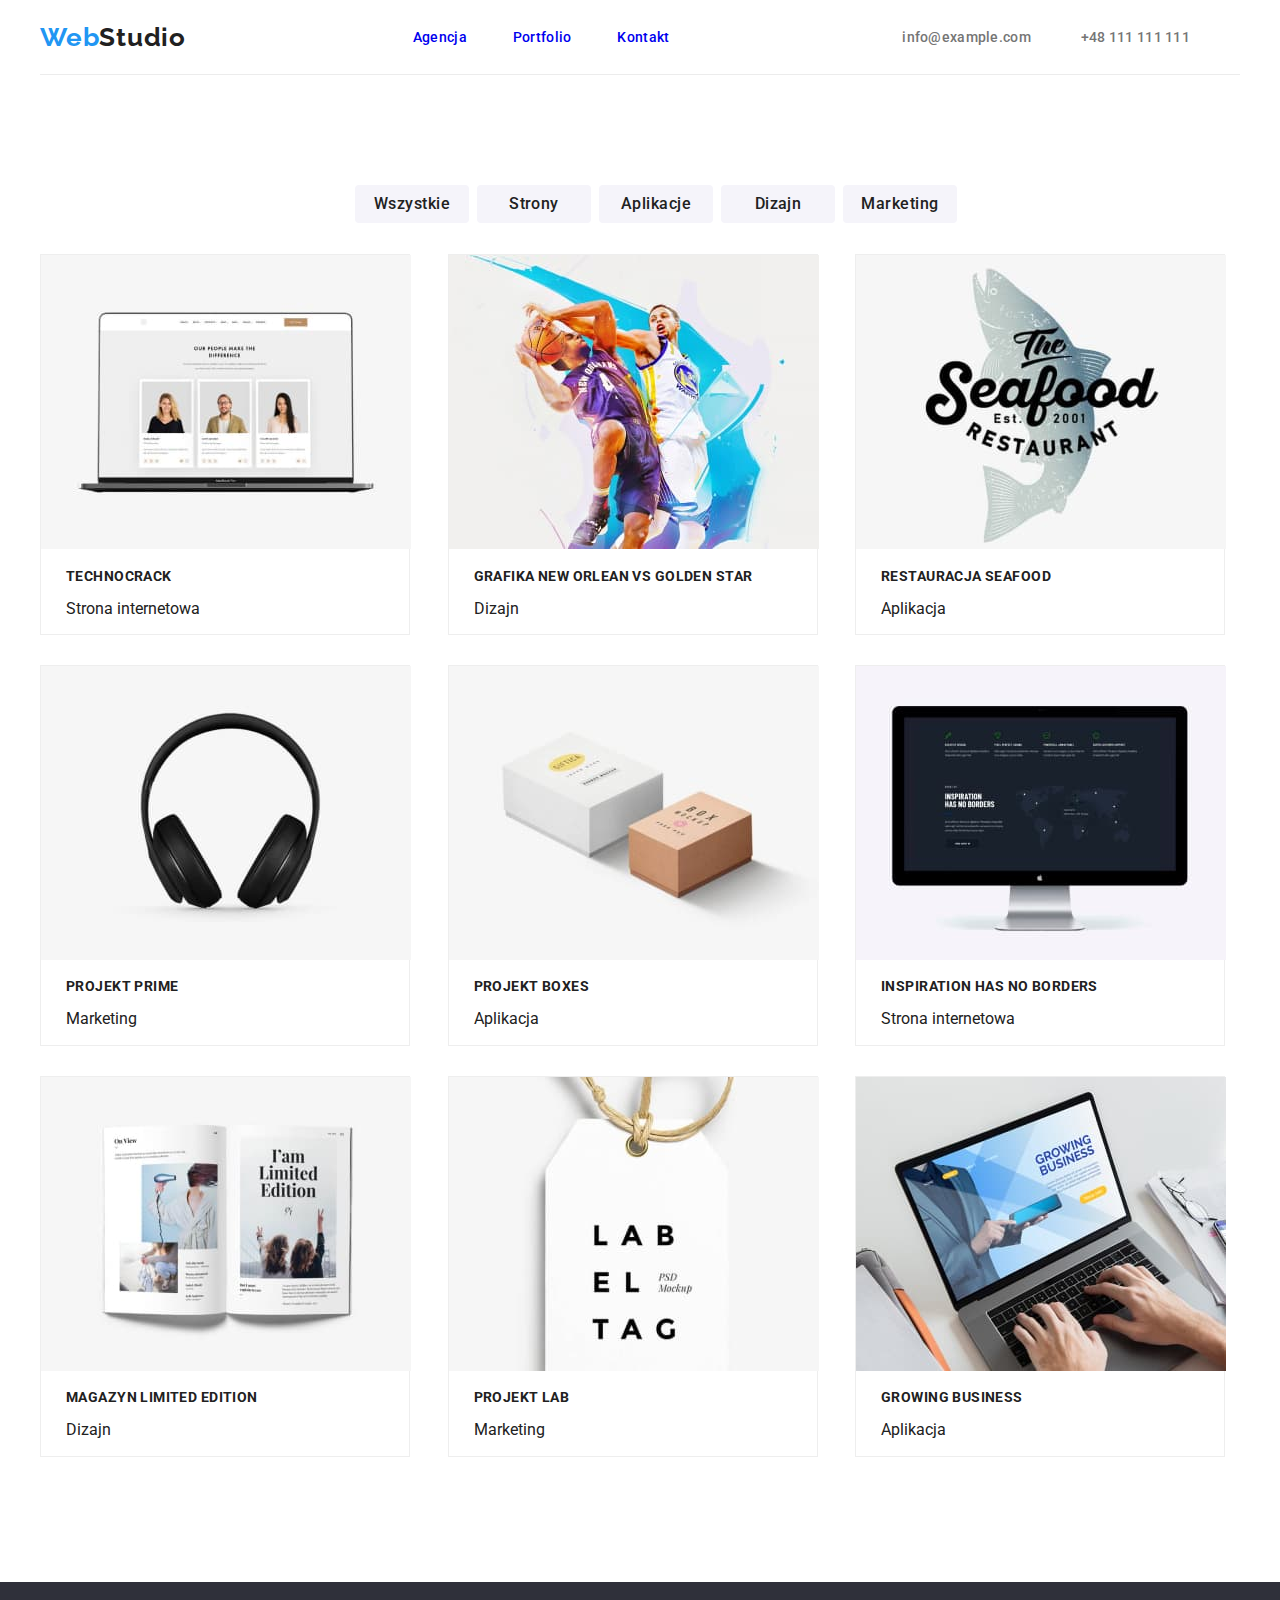
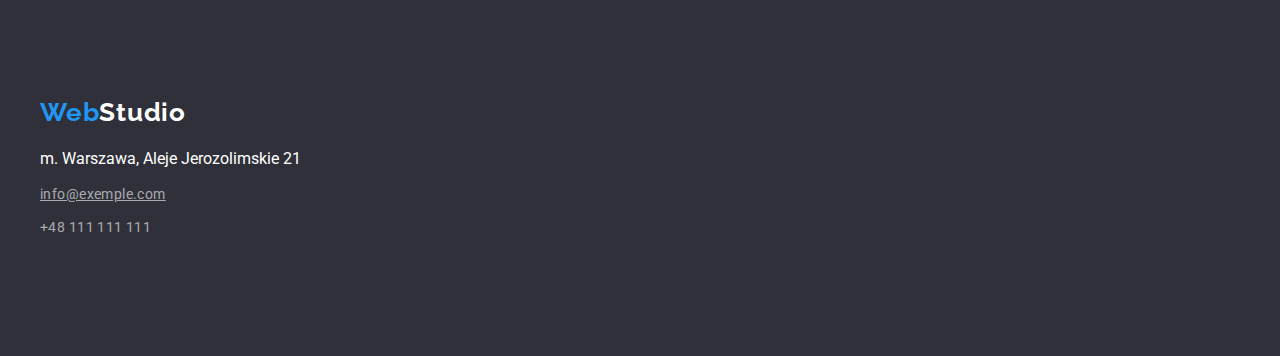
==== portfolio.html @ 0aff63f5 "Create homework 4 repository" ====
<!DOCTYPE html>
<html lang="pl">

<head>
    <title>WebStudio</title>
    <meta charset="UTF-8">
    <meta http-equiv="X-UA-Compatible" content="IE=edge">
    <meta name="viewport" content="width=device-width, initial-scale=1.0">
    <meta name="description" content="WebStudio">
    <meta name="keywords" content="HTML">
    <meta name="author" content="Mikołaj Ludwiczak">
    <link rel="stylesheet" href="css/modern-normalize.css">
    <link rel="stylesheet" href="css/style.css">
    <link rel="preconnect" href="https://fonts.googleapis.com" />
    <link rel="preconnect" href="https://fonts.gstatic.com" crossorigin />
    <link
        href="https://fonts.googleapis.com/css2?family=Raleway:wght@700&family=Roboto:wght@400;500;700;900&display=swap"
        rel="stylesheet" />
</head>

<body>

    <!-- Header conntent -->
    <header class="head container">

        <!-- Logo link -->
        <h2 class="logo">
            <a class="logo" href="index.html">
                <span class="logo-blue">Web</span><span class="logo-black">Studio</span>
            </a>
        </h2>

        <nav>
            <!-- Navigation menu -->
            <menu class="menu-nav">
                <li class="item-nav">
                    <a class="link" href="index.html">Agencja</a>
                </li>
                <li class="item-nav">
                    <a class="link" href="portfolio.html">Portfolio</a>
                </li>
                <li class="item-nav">
                    <a class="link" href="#contact">Kontakt</a>
                </li>
            </menu>
        </nav>
        <div class="contact-head">
            <!-- Adress data -->
            <a class="link" href="mailto:info@exemple.com">info@example.com</a>
            <a class="link" href="tel:+48111111111">+48 111 111 111</a>
        </div>
    </header>

    <!-- Main Content -->
    <main class="section container">

        <!--Portfolio buttons-->
        <ul class="filter">
            <li><button type="button" class="filter-button">Wszystkie</button></li>
            <li><button type="button" class="filter-button">Strony</button></li>
            <li><button type="button" class="filter-button">Aplikacje</button></li>
            <li><button type="button" class="filter-button">Dizajn</button></li>
            <li><button type="button" class="filter-button">Marketing</button></li>
        </ul>

        <!--Portfolio boxes-->
        <ul class="portfolio">
            <li class="item-portfolio">
                <figure class="item-img">
                    <img src="./images/laptop1.jpg" alt="Laptop wit 3 persons" width="370" height="294">
                    <figcaption class="item-des">
                        <h3 class="name-project">Technocrack</h3>
                        <p class="description-project">Strona internetowa</p>
                    </figcaption>
                </figure>
            </li>
            <li class="item-portfolio">
                <figure class="item-img">
                    <img src="./images/basketball.jpg" alt="Basketball match" width="370" height="294">
                    <figcaption class="item-des">
                        <h3 class="name-project">Grafika New Orlean vs Golden Star</h3>
                        <p class="description-project">Dizajn</p>
                    </figcaption>
                </figure>
            </li>
            <li class="item-portfolio">
                <figure class="item-img">
                    <img src="./images/fish.jpg" alt="Seafood restaurant logo" width="370" height="294">
                    <figcaption class="item-des">
                        <h3 class="name-project">Restauracja Seafood</h3>
                        <p class="description-project">Aplikacja</p>
                    </figcaption>
                </figure>
            </li>
            <li class="item-portfolio">
                <figure class="item-img">
                    <img src="./images/headphones.jpg" alt="Headphones picture" width="370" height="294">
                    <figcaption class="item-des">
                        <h3 class="name-project">Projekt Prime</h3>
                        <p class="description-project">Marketing</p>
                    </figcaption>
                </figure>
            </li>
            <li class="item-portfolio">
                <figure class="item-img">
                    <img src="./images/boxes.jpg" alt="Boxes picture" width="370" height="294">
                    <figcaption class="item-des">
                        <h3 class="name-project">Projekt Boxes</h3>
                        <p class="description-project">Aplikacja</p>
                    </figcaption>
                </figure>
            </li>
            <li class="item-portfolio">
                <figure class="item-img">
                    <img src="./images/monitor.jpg" alt="Monitor picture" width="370" height="294">
                    <figcaption class="item-des">
                        <h3 class="name-project">Inspiration has no borders</h3>
                        <p class="description-project">Strona internetowa</p>
                    </figcaption>
                </figure>
            </li>
            <li class="item-portfolio">
                <figure class="item-img">
                    <img src="./images/magazine.jpg" alt="Magazine picture" width="370" height="294">
                    <figcaption class="item-des">
                        <h3 class="name-project">Magazyn Limited Edition</h3>
                        <p class="description-project">Dizajn</p>
                    </figcaption>
                </figure>
            </li>
            <li class="item-portfolio">
                <figure class="item-img">
                    <img src="./images/label.jpg" alt="Label picture" width="370" height="294">
                    <figcaption class="item-des">
                        <h3 class="name-project">Projekt LAB</h3>
                        <p class="description-project">Marketing</p>
                    </figcaption>
                </figure>
            </li>
            <li class="item-portfolio">
                <figure class="item-img">
                    <img src="./images/laptop2.jpg" alt="Working on laptop" width="370" height="294">
                    <figcaption class="item-des">
                        <h3 class="name-project">Growing Business</h3>
                        <p class="description-project">Aplikacja</p>
                    </figcaption>
                </figure>
            </li>
        </ul>
    </main>

    <!-- Bottom Content -->
    <footer id="contact" class="section">
        <div class="container contact">
            <!-- Logo link -->
            <h2 class="logo-footer">
                <a href="index.html" class="link">
                    <span class="logo-blue">Web</span><span class="logo-white">Studio</span>
                </a>
            </h2>

            <!-- Adress data -->
            <address>m. Warszawa, Aleje Jerozolimskie 21</address>
            <ul class="footer-contact">
                <li><a class="link" href="mailto:info@exemple.com"><u>info@exemple.com</u></a></li>
                <li><a class="link" href="+48111111111">+48 111 111 111</a></li>
            </ul>
        </div>
    </footer>
</body>

</html>
---- css/style.css ----
:root {
  --brand-main-color: #2196f3;
  --brand-second-color: #ffffff;
  --brand-third-color: #2f303a;
  --text-main-color: #212121;
}

.container {
  width: 1200px;
  margin: 0 auto;
}

body {
  font-family: "Roboto", sans-serif;
  color: var(--text-main-color);
  background: var(--brand-second-color);
  margin-left: -15px;
  margin-right: -15px;
}

.section {
  padding-top: 94px;
  padding-bottom: 94px;
}

.logo-white {
  color: var(--brand-second-color);
}

.logo-black {
  color: var(--text-main-color);
}

.logo-blue {
  color: var(--brand-main-color);
}

.link {
  text-decoration: none;
}

.link:visited {
  color: var(--text-main-color);
}

.link:active,
.link:hover,
.link:focus {
  color: var(--brand-main-color);
}

/* Header */

.head {
  display: flex;
  justify-content: space-between;
  align-items: center;
  background: var(--brand-second-color);
  border-bottom: 1px solid #ececec;
}
.logo > a {
  cursor: default;
}
.logo {
  font-family: "Raleway";
  font-weight: 700;
  font-size: 26px;
  line-height: 31px;
  letter-spacing: 0.03em;
}

.menu-nav {
  display: flex;
  list-style: none;
}

.nav-item {
  font-weight: 500;
  font-size: 14px;
  line-height: 16px;
  letter-spacing: 0.02em;
  color: var(--text-main-color);
  margin-right: 46px;
}

.contact-head {
  display: flex;
  justify-content: flex-start;
  font-weight: 500;
  font-size: 14px;
  line-height: 16px;
  letter-spacing: 0.02em;
  list-style: none;
}

.contact-head a {
  color: #757575;
  margin-right: 50px;
}

.logo {
  font-family: "Raleway";
  font-weight: 700;
  font-size: 26px;
  line-height: 31px;
  letter-spacing: 0.03em;
  text-decoration: none;
}

.logo > a {
  cursor: pointer;
}

.menu-nav {
  display: flex;
  list-style: none;
}

.item-nav {
  font-weight: 500;
  font-size: 14px;
  line-height: 16px;
  letter-spacing: 0.02em;
  color: var(--text-main-color);
  margin-right: 46px;
}

/*Homepage*/
.service {
  min-height: 600px;
  display: flex;
  flex-direction: column;
  justify-content: center;
  align-items: center;
  background: var(--brand-third-color);
}

.service-button {
  width: 200px;
  height: 50px;
  background: var(--brand-main-color);
  box-shadow: 0px 4px 4px rgba(0, 0, 0, 0.15);
  border-radius: 4px;
  border: 0px;
  cursor: pointer;
}

.text-button {
  font-family: "Roboto";
  font-style: normal;
  font-weight: 700;
  font-size: 16px;
  line-height: 30px;
  letter-spacing: 0.06em;
  color: var(--brand-second-color);
}
.asset {
  display: flex;
  justify-content: center;
  align-items: center;
  padding-left: 0;
}

.asset-item {
  max-width: 270px;
  margin-left: 15px;
  margin-right: 15px;
  font-weight: 400;
  font-size: 14px;
  line-height: 24px;
  letter-spacing: 0.03em;
  list-style-type: none;
  color: #757575;
}

h1 {
  max-width: 696px;
  font-style: normal;
  font-weight: 900;
  font-size: 44px;
  line-height: 60px;
  text-align: center;
  letter-spacing: 0.06em;
  text-transform: uppercase;
  color: var(--brand-second-color);
}

h2 {
  font-weight: 700;
  font-size: 36px;
  line-height: 42px;
  text-align: center;
  letter-spacing: 0.03em;
}

h3 {
  font-weight: 700;
  font-size: 14px;
  line-height: 16px;
  letter-spacing: 0.03em;
  text-transform: uppercase;
  color: var(--text-main-color);
}

h4 {
  font-weight: 700;
  font-size: 36px;
  line-height: 42px;
  letter-spacing: 0.03em;
}

.project-box {
  text-align: center;
  padding-top: 0px;
  padding-left: 0;
}

.project {
  display: inline-flex;
  justify-content: space-around;
  margin-left: 10px;
  align-items: flex-start;
  list-style: none;
}

.team-box {
  text-align: center;
  background: #f5f4fa;
}

.team-item {
  display: inline-flex;
  justify-content: space-around;
  align-items: flex-start;
  flex-wrap: wrap;
  padding-left: 0;
  list-style: none;
}

.team-pic {
  margin-top: 50px;
  margin-left: 15px;
  margin-right: 15px;
  padding-bottom: 30px;
  box-shadow: 0px 1px 3px rgba(0, 0, 0, 0.12), 0px 1px 1px rgba(0, 0, 0, 0.14),
    0px 2px 1px rgba(0, 0, 0, 0.2);
  border-radius: 0px 0px 4px 4px;
}

.team-des {
  font-weight: 400;
  font-size: 16px;
  line-height: 19px;
  text-align: center;
  letter-spacing: 0.03em;
  color: #757575;
}

.team-des > p {
  font-weight: 500;
  font-size: 16px;
  line-height: 19px;
  text-align: center;
  letter-spacing: 0.03em;
  color: var(--text-main-color);
}

/*Portfolio*/
.button {
  cursor: pointer;
  color: var(--text-main-color);
}

.button:hover {
  color: var(--brand-second-color);
  background-color: var(--brand-main-color);
}

.filter {
  display: flex;
  justify-content: center;
  align-items: center;
  list-style: none;
}

.filter-button:active,
.filter-button:hover,
.filter-button:focus {
  width: 121px;
  height: 38px;
  color: var(--brand-second-color);
  background: var(--brand-main-color);
  box-shadow: 0px 3px 1px rgba(0, 0, 0, 0.1), 0px 1px 2px rgba(0, 0, 0, 0.08),
    0px 2px 2px rgba(0, 0, 0, 0.12);
  border-radius: 4px;
  border: 0px;
  cursor: pointer;
}

.filter-button {
  width: 114px;
  height: 38px;
  margin-right: 8px;
  font-weight: 500;
  font-size: 16px;
  font-family: "Roboto";
  font-weight: 500;
  font-size: 16px;
  line-height: 26px;
  text-align: center;
  letter-spacing: 0.03em;
  color: var(--text-main-color);
  background: #f5f4fa;
  border-radius: 4px;
  border: 0px;
}

/*Portfolio*/

.portfolio {
  display: flex;
  justify-content: space-between;
  align-items: flex-start;
  flex-wrap: wrap;
  list-style: none;
  padding-left: 0;
}

.item-portfolio {
  max-width: 370px;
  max-height: 404px;
  margin-bottom: 15px;
  margin-top: 15px;
  margin-right: 15px;
  list-style-type: none;
  background: var(--brand-second-color);
  border: 1px solid #eeeeee;
}

.item-des {
  margin-left: 25px;
  font-size: 16px;
}

.item-img {
  margin: 0px;
}

.item-portfolio > h3 {
  padding-left: 24px;
  font-weight: 700;
  font-size: 18px;
  letter-spacing: 0.06em;
  color: #212121;
}

.item-portfolio > p {
  padding-left: 24px;
  font-weight: 400;
  font-size: 16px;
  letter-spacing: 0.03em;
  color: #757575;
}

/*Footer*/
.logo-footer {
  font-family: "Raleway";
  font-weight: 700;
  font-size: 26px;
  line-height: 31px;
  letter-spacing: 0.03em;
  text-decoration: none;
}

footer {
  background-color: #2f303a;
}

.contact {
  display: flex;
  flex-direction: column;
  padding-left: 0;
  justify-content: space-between;
  align-items: flex-start;
  color: rgba(255, 255, 255, 0.6);
}

.footer-contact {
  padding: 0;
  font-weight: 400;
  font-size: 14px;
  line-height: 24px;
  letter-spacing: 0.03em;
  list-style: none;
}

address {
  color: var(--brand-second-color);
  text-decoration: none;
  font-style: normal;
  list-style: none;
}

.footer-contact > li {
  margin-bottom: 9px;
}

.footer-contact a {
  color: rgba(255, 255, 255, 0.6);
}
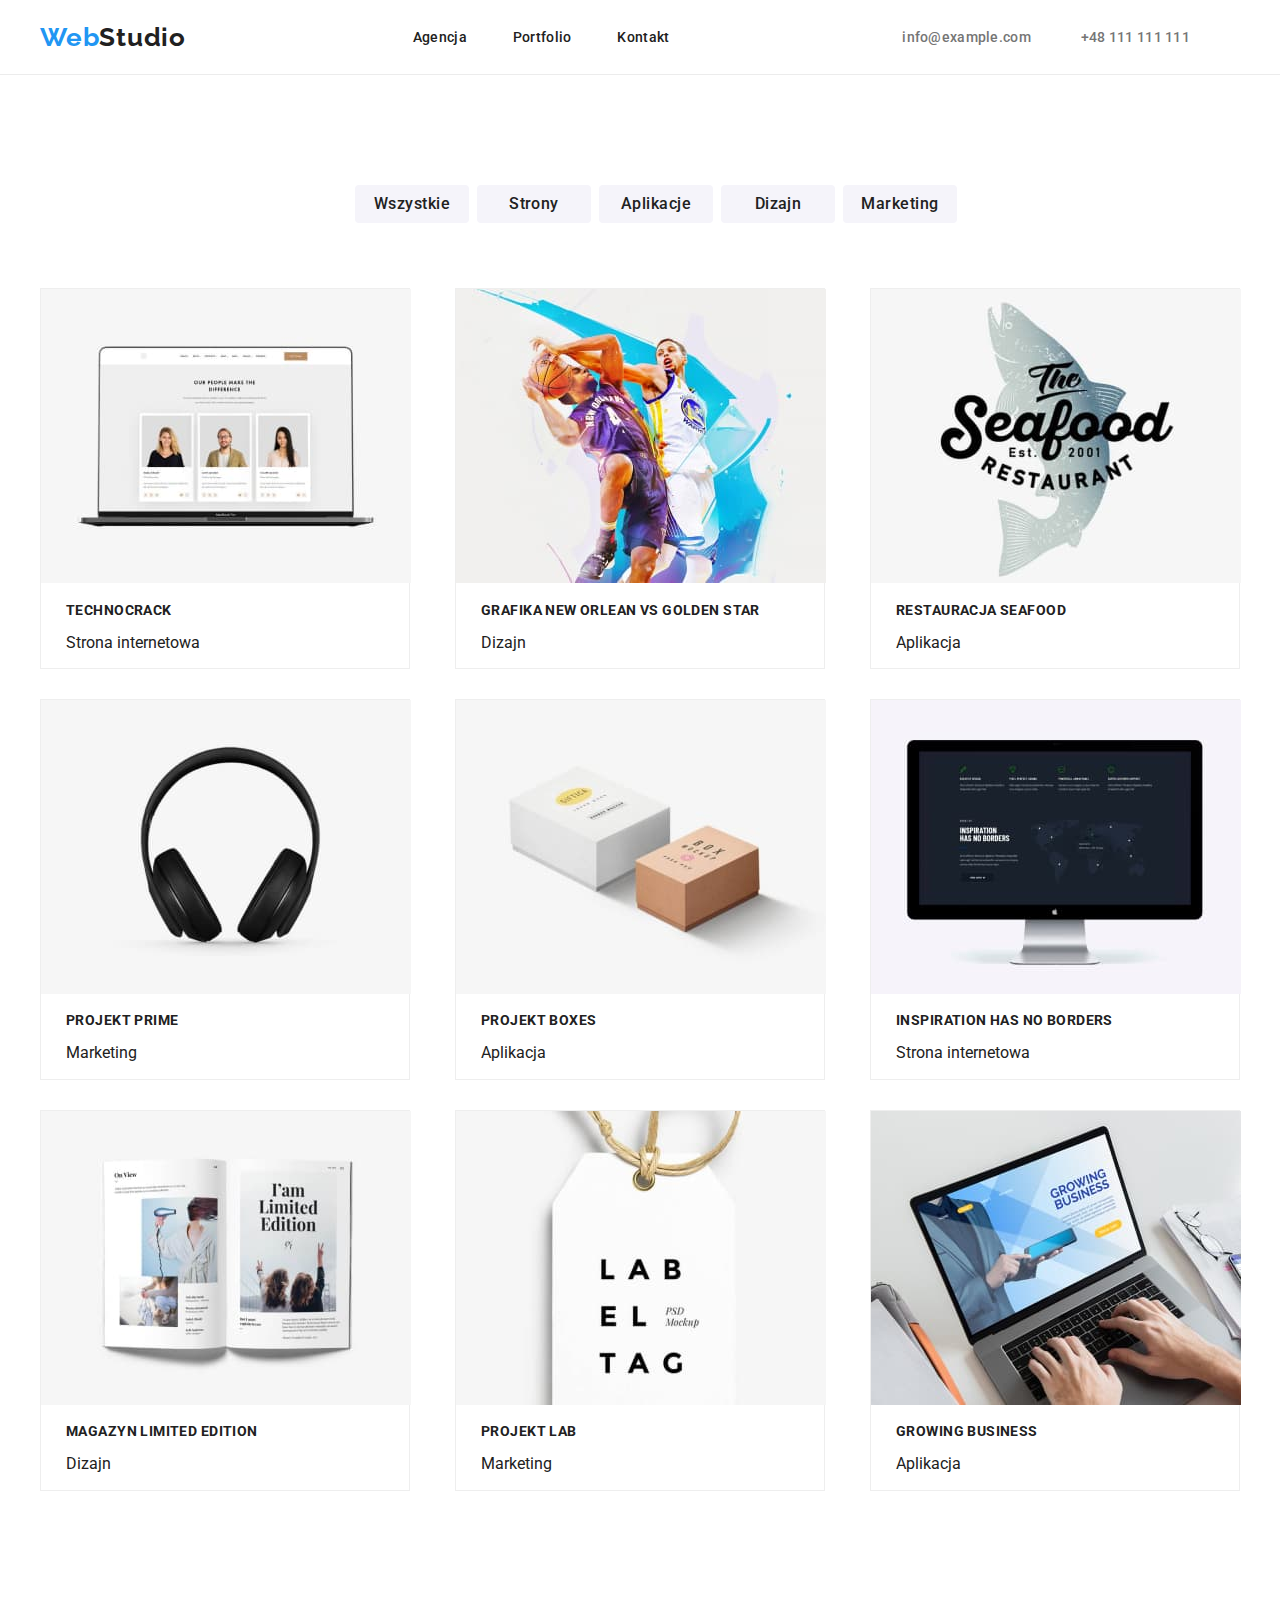
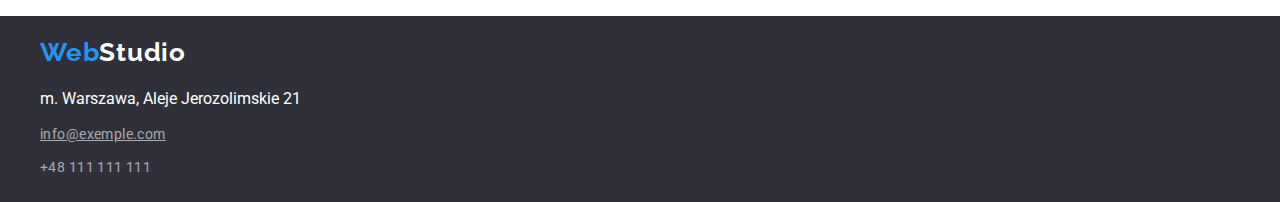
==== commit 4dc5e1bb: "Update from goit hmw3" ====
--- a/portfolio.html
+++ b/portfolio.html
@@ -21,151 +21,162 @@
 <body>
 
     <!-- Header conntent -->
-    <header class="head container">
+    <header class="head">
+        <div class="container">
+            <!-- Logo link -->
+            <h2 class="logo">
+                <a class="logo" href="index.html">
+                    <span class="logo-blue">Web</span><span class="logo-black">Studio</span>
+                </a>
+            </h2>
 
-        <!-- Logo link -->
-        <h2 class="logo">
-            <a class="logo" href="index.html">
-                <span class="logo-blue">Web</span><span class="logo-black">Studio</span>
-            </a>
-        </h2>
-
-        <nav>
-            <!-- Navigation menu -->
-            <menu class="menu-nav">
-                <li class="item-nav">
-                    <a class="link" href="index.html">Agencja</a>
-                </li>
-                <li class="item-nav">
-                    <a class="link" href="portfolio.html">Portfolio</a>
-                </li>
-                <li class="item-nav">
-                    <a class="link" href="#contact">Kontakt</a>
-                </li>
-            </menu>
-        </nav>
-        <div class="contact-head">
-            <!-- Adress data -->
-            <a class="link" href="mailto:info@exemple.com">info@example.com</a>
-            <a class="link" href="tel:+48111111111">+48 111 111 111</a>
+            <nav>
+                <!-- Navigation menu -->
+                <menu class="menu-nav">
+                    <li class="item-nav">
+                        <a class="link" href="index.html">Agencja</a>
+                    </li>
+                    <li class="item-nav">
+                        <a class="link" href="portfolio.html">Portfolio</a>
+                    </li>
+                    <li class="item-nav">
+                        <a class="link" href="#contact">Kontakt</a>
+                    </li>
+                </menu>
+            </nav>
+            <div class="contact-head">
+                <!-- Adress data -->
+                <a class="link" href="mailto:info@exemple.com">info@example.com</a>
+                <a class="link" href="tel:+48111111111">+48 111 111 111</a>
+            </div>
         </div>
     </header>
 
     <!-- Main Content -->
-    <main class="section container">
+    <main class="main section">
+        <section class="buttons">
+            <div class="container">
+                <!--Portfolio buttons-->
+                <ul class="filter">
+                    <li><button type="button" class="filter-button">Wszystkie</button></li>
+                    <li><button type="button" class="filter-button">Strony</button></li>
+                    <li><button type="button" class="filter-button">Aplikacje</button></li>
+                    <li><button type="button" class="filter-button">Dizajn</button></li>
+                    <li><button type="button" class="filter-button">Marketing</button></li>
+                </ul>
+            </div>
+        </section>
 
-        <!--Portfolio buttons-->
-        <ul class="filter">
-            <li><button type="button" class="filter-button">Wszystkie</button></li>
-            <li><button type="button" class="filter-button">Strony</button></li>
-            <li><button type="button" class="filter-button">Aplikacje</button></li>
-            <li><button type="button" class="filter-button">Dizajn</button></li>
-            <li><button type="button" class="filter-button">Marketing</button></li>
-        </ul>
 
-        <!--Portfolio boxes-->
-        <ul class="portfolio">
-            <li class="item-portfolio">
-                <figure class="item-img">
-                    <img src="./images/laptop1.jpg" alt="Laptop wit 3 persons" width="370" height="294">
-                    <figcaption class="item-des">
-                        <h3 class="name-project">Technocrack</h3>
-                        <p class="description-project">Strona internetowa</p>
-                    </figcaption>
-                </figure>
-            </li>
-            <li class="item-portfolio">
-                <figure class="item-img">
-                    <img src="./images/basketball.jpg" alt="Basketball match" width="370" height="294">
-                    <figcaption class="item-des">
-                        <h3 class="name-project">Grafika New Orlean vs Golden Star</h3>
-                        <p class="description-project">Dizajn</p>
-                    </figcaption>
-                </figure>
-            </li>
-            <li class="item-portfolio">
-                <figure class="item-img">
-                    <img src="./images/fish.jpg" alt="Seafood restaurant logo" width="370" height="294">
-                    <figcaption class="item-des">
-                        <h3 class="name-project">Restauracja Seafood</h3>
-                        <p class="description-project">Aplikacja</p>
-                    </figcaption>
-                </figure>
-            </li>
-            <li class="item-portfolio">
-                <figure class="item-img">
-                    <img src="./images/headphones.jpg" alt="Headphones picture" width="370" height="294">
-                    <figcaption class="item-des">
-                        <h3 class="name-project">Projekt Prime</h3>
-                        <p class="description-project">Marketing</p>
-                    </figcaption>
-                </figure>
-            </li>
-            <li class="item-portfolio">
-                <figure class="item-img">
-                    <img src="./images/boxes.jpg" alt="Boxes picture" width="370" height="294">
-                    <figcaption class="item-des">
-                        <h3 class="name-project">Projekt Boxes</h3>
-                        <p class="description-project">Aplikacja</p>
-                    </figcaption>
-                </figure>
-            </li>
-            <li class="item-portfolio">
-                <figure class="item-img">
-                    <img src="./images/monitor.jpg" alt="Monitor picture" width="370" height="294">
-                    <figcaption class="item-des">
-                        <h3 class="name-project">Inspiration has no borders</h3>
-                        <p class="description-project">Strona internetowa</p>
-                    </figcaption>
-                </figure>
-            </li>
-            <li class="item-portfolio">
-                <figure class="item-img">
-                    <img src="./images/magazine.jpg" alt="Magazine picture" width="370" height="294">
-                    <figcaption class="item-des">
-                        <h3 class="name-project">Magazyn Limited Edition</h3>
-                        <p class="description-project">Dizajn</p>
-                    </figcaption>
-                </figure>
-            </li>
-            <li class="item-portfolio">
-                <figure class="item-img">
-                    <img src="./images/label.jpg" alt="Label picture" width="370" height="294">
-                    <figcaption class="item-des">
-                        <h3 class="name-project">Projekt LAB</h3>
-                        <p class="description-project">Marketing</p>
-                    </figcaption>
-                </figure>
-            </li>
-            <li class="item-portfolio">
-                <figure class="item-img">
-                    <img src="./images/laptop2.jpg" alt="Working on laptop" width="370" height="294">
-                    <figcaption class="item-des">
-                        <h3 class="name-project">Growing Business</h3>
-                        <p class="description-project">Aplikacja</p>
-                    </figcaption>
-                </figure>
-            </li>
-        </ul>
+        <section class="photos">
+            <div class="container">
+                <!--Portfolio boxes-->
+                <ul class="portfolio">
+                    <li class="item-portfolio">
+                        <figure class="item-img">
+                            <img src="./images/laptop1.jpg" alt="Laptop wit 3 persons" width="370" height="294">
+                            <figcaption class="item-des">
+                                <h3 class="name-project">Technocrack</h3>
+                                <p class="description-project">Strona internetowa</p>
+                            </figcaption>
+                        </figure>
+                    </li>
+                    <li class="item-portfolio">
+                        <figure class="item-img">
+                            <img src="./images/basketball.jpg" alt="Basketball match" width="370" height="294">
+                            <figcaption class="item-des">
+                                <h3 class="name-project">Grafika New Orlean vs Golden Star</h3>
+                                <p class="description-project">Dizajn</p>
+                            </figcaption>
+                        </figure>
+                    </li>
+                    <li class="item-portfolio">
+                        <figure class="item-img">
+                            <img src="./images/fish.jpg" alt="Seafood restaurant logo" width="370" height="294">
+                            <figcaption class="item-des">
+                                <h3 class="name-project">Restauracja Seafood</h3>
+                                <p class="description-project">Aplikacja</p>
+                            </figcaption>
+                        </figure>
+                    </li>
+                    <li class="item-portfolio">
+                        <figure class="item-img">
+                            <img src="./images/headphones.jpg" alt="Headphones picture" width="370" height="294">
+                            <figcaption class="item-des">
+                                <h3 class="name-project">Projekt Prime</h3>
+                                <p class="description-project">Marketing</p>
+                            </figcaption>
+                        </figure>
+                    </li>
+                    <li class="item-portfolio">
+                        <figure class="item-img">
+                            <img src="./images/boxes.jpg" alt="Boxes picture" width="370" height="294">
+                            <figcaption class="item-des">
+                                <h3 class="name-project">Projekt Boxes</h3>
+                                <p class="description-project">Aplikacja</p>
+                            </figcaption>
+                        </figure>
+                    </li>
+                    <li class="item-portfolio">
+                        <figure class="item-img">
+                            <img src="./images/monitor.jpg" alt="Monitor picture" width="370" height="294">
+                            <figcaption class="item-des">
+                                <h3 class="name-project">Inspiration has no borders</h3>
+                                <p class="description-project">Strona internetowa</p>
+                            </figcaption>
+                        </figure>
+                    </li>
+                    <li class="item-portfolio">
+                        <figure class="item-img">
+                            <img src="./images/magazine.jpg" alt="Magazine picture" width="370" height="294">
+                            <figcaption class="item-des">
+                                <h3 class="name-project">Magazyn Limited Edition</h3>
+                                <p class="description-project">Dizajn</p>
+                            </figcaption>
+                        </figure>
+                    </li>
+                    <li class="item-portfolio">
+                        <figure class="item-img">
+                            <img src="./images/label.jpg" alt="Label picture" width="370" height="294">
+                            <figcaption class="item-des">
+                                <h3 class="name-project">Projekt LAB</h3>
+                                <p class="description-project">Marketing</p>
+                            </figcaption>
+                        </figure>
+                    </li>
+                    <li class="item-portfolio">
+                        <figure class="item-img">
+                            <img src="./images/laptop2.jpg" alt="Working on laptop" width="370" height="294">
+                            <figcaption class="item-des">
+                                <h3 class="name-project">Growing Business</h3>
+                                <p class="description-project">Aplikacja</p>
+                            </figcaption>
+                        </figure>
+                    </li>
+                </ul>
+            </div>
+        </section>
     </main>
 
     <!-- Bottom Content -->
-    <footer id="contact" class="section">
-        <div class="container contact">
-            <!-- Logo link -->
-            <h2 class="logo-footer">
-                <a href="index.html" class="link">
-                    <span class="logo-blue">Web</span><span class="logo-white">Studio</span>
-                </a>
-            </h2>
+    <footer id="contact" class="foot">
+        <section class="contact">
+            <div class="container">
+                <!-- Logo link -->
+                <h2 class="logo-footer">
+                    <a href="index.html" class="link">
+                        <span class="logo-blue">Web</span><span class="logo-white">Studio</span>
+                    </a>
+                </h2>
 
-            <!-- Adress data -->
-            <address>m. Warszawa, Aleje Jerozolimskie 21</address>
-            <ul class="footer-contact">
-                <li><a class="link" href="mailto:info@exemple.com"><u>info@exemple.com</u></a></li>
-                <li><a class="link" href="+48111111111">+48 111 111 111</a></li>
-            </ul>
-        </div>
+                <!-- Adress data -->
+                <address>m. Warszawa, Aleje Jerozolimskie 21</address>
+                <ul class="footer-contact">
+                    <li><a class="link" href="mailto:info@exemple.com"><u>info@exemple.com</u></a></li>
+                    <li><a class="link" href="+48111111111">+48 111 111 111</a></li>
+                </ul>
+            </div>
+        </section>
     </footer>
 </body>
 
--- a/css/style.css
+++ b/css/style.css
@@ -37,6 +37,7 @@
 
 .link {
   text-decoration: none;
+  color: var(--text-main-color);
 }
 
 .link:visited {
@@ -52,11 +53,14 @@
 /* Header */
 
 .head {
+  border-bottom: 1px solid #ececec;
+}
+
+.head > .container {
   display: flex;
   justify-content: space-between;
   align-items: center;
   background: var(--brand-second-color);
-  border-bottom: 1px solid #ececec;
 }
 .logo > a {
   cursor: default;
@@ -72,15 +76,6 @@
 .menu-nav {
   display: flex;
   list-style: none;
-}
-
-.nav-item {
-  font-weight: 500;
-  font-size: 14px;
-  line-height: 16px;
-  letter-spacing: 0.02em;
-  color: var(--text-main-color);
-  margin-right: 46px;
 }
 
 .contact-head {
@@ -121,21 +116,29 @@
   font-size: 14px;
   line-height: 16px;
   letter-spacing: 0.02em;
-  color: var(--text-main-color);
+  color: #757575;
   margin-right: 46px;
 }
 
 /*Homepage*/
 .service {
+  display: flex;
   min-height: 600px;
+  display: flex;
+  background: var(--brand-third-color);
+}
+
+.service .container {
   display: flex;
   flex-direction: column;
   justify-content: center;
   align-items: center;
-  background: var(--brand-third-color);
 }
 
 .service-button {
+  display: flex;
+  justify-content: space-evenly;
+  align-items: center;
   width: 200px;
   height: 50px;
   background: var(--brand-main-color);
@@ -156,15 +159,13 @@
 }
 .asset {
   display: flex;
-  justify-content: center;
+  justify-content: space-between;
   align-items: center;
   padding-left: 0;
 }
 
 .asset-item {
   max-width: 270px;
-  margin-left: 15px;
-  margin-right: 15px;
   font-weight: 400;
   font-size: 14px;
   line-height: 24px;
@@ -211,40 +212,42 @@
 
 .project-box {
   text-align: center;
+}
+
+.project {
+  display: flex;
+  justify-content: space-between;
+  align-items: center;
+  text-align: center;
   padding-top: 0px;
   padding-left: 0;
 }
 
-.project {
+.project-item {
+  list-style: none;
+}
+
+.team-box {
+  text-align: center;
+  background: #f5f4fa;
+}
+
+.team {
   display: inline-flex;
-  justify-content: space-around;
-  margin-left: 10px;
-  align-items: flex-start;
-  list-style: none;
-}
-
-.team-box {
-  text-align: center;
-  background: #f5f4fa;
-}
-
-.team-item {
-  display: inline-flex;
-  justify-content: space-around;
-  align-items: flex-start;
-  flex-wrap: wrap;
-  padding-left: 0;
-  list-style: none;
+  justify-content: space-between;
+  align-items: center;
+  list-style: none;
+  padding: 0;
+  width: 100%;
 }
 
 .team-pic {
-  margin-top: 50px;
-  margin-left: 15px;
-  margin-right: 15px;
   padding-bottom: 30px;
   box-shadow: 0px 1px 3px rgba(0, 0, 0, 0.12), 0px 1px 1px rgba(0, 0, 0, 0.14),
     0px 2px 1px rgba(0, 0, 0, 0.2);
   border-radius: 0px 0px 4px 4px;
+  background-color: var(--brand-second-color);
+  margin: 0;
 }
 
 .team-des {
@@ -266,6 +269,7 @@
 }
 
 /*Portfolio*/
+
 .button {
   cursor: pointer;
   color: var(--text-main-color);
@@ -286,8 +290,6 @@
 .filter-button:active,
 .filter-button:hover,
 .filter-button:focus {
-  width: 121px;
-  height: 38px;
   color: var(--brand-second-color);
   background: var(--brand-main-color);
   box-shadow: 0px 3px 1px rgba(0, 0, 0, 0.1), 0px 1px 2px rgba(0, 0, 0, 0.08),
@@ -316,6 +318,9 @@
 }
 
 /*Portfolio*/
+.buttons {
+  margin-bottom: 50px;
+}
 
 .portfolio {
   display: flex;
@@ -324,6 +329,7 @@
   flex-wrap: wrap;
   list-style: none;
   padding-left: 0;
+  padding-top: 0;
 }
 
 .item-portfolio {
@@ -331,7 +337,6 @@
   max-height: 404px;
   margin-bottom: 15px;
   margin-top: 15px;
-  margin-right: 15px;
   list-style-type: none;
   background: var(--brand-second-color);
   border: 1px solid #eeeeee;
@@ -372,11 +377,11 @@
   text-decoration: none;
 }
 
-footer {
+.foot {
   background-color: #2f303a;
 }
 
-.contact {
+.contact .container {
   display: flex;
   flex-direction: column;
   padding-left: 0;
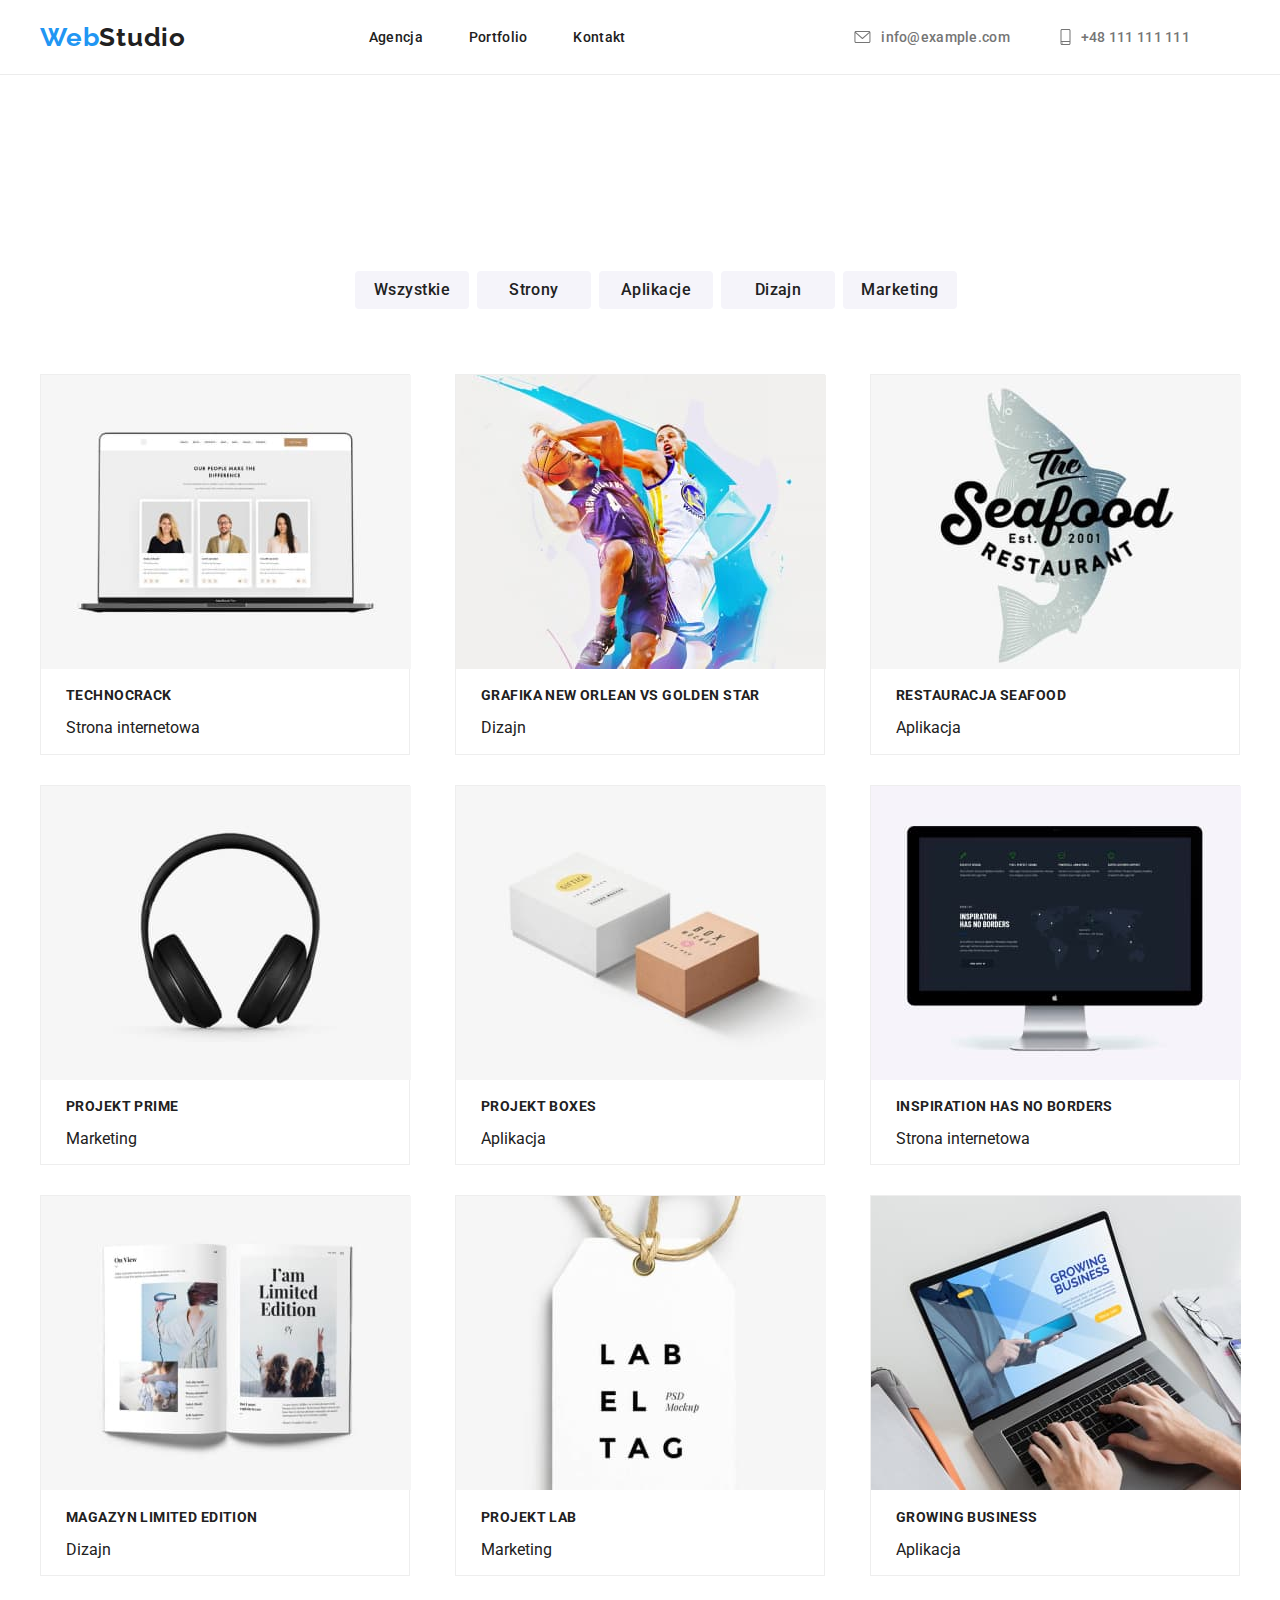
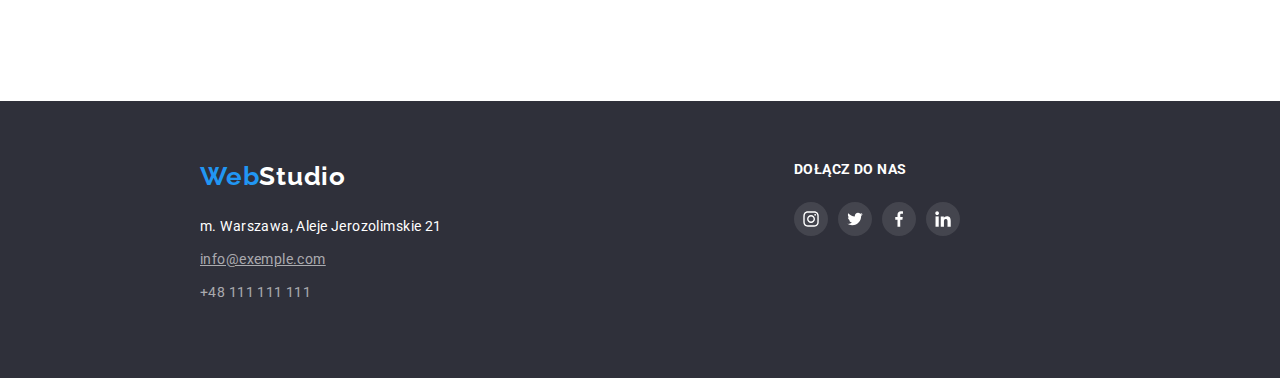
==== commit 0e4b9681: "Update shadows" ====
--- a/portfolio.html
+++ b/portfolio.html
@@ -1,183 +1,282 @@
 <!DOCTYPE html>
 <html lang="pl">
-
-<head>
+  <head>
     <title>WebStudio</title>
-    <meta charset="UTF-8">
-    <meta http-equiv="X-UA-Compatible" content="IE=edge">
-    <meta name="viewport" content="width=device-width, initial-scale=1.0">
-    <meta name="description" content="WebStudio">
-    <meta name="keywords" content="HTML">
-    <meta name="author" content="Mikołaj Ludwiczak">
-    <link rel="stylesheet" href="css/modern-normalize.css">
-    <link rel="stylesheet" href="css/style.css">
+    <meta charset="UTF-8" />
+    <meta http-equiv="X-UA-Compatible" content="IE=edge" />
+    <meta name="viewport" content="width=device-width, initial-scale=1.0" />
+    <meta name="description" content="WebStudio" />
+    <meta name="keywords" content="HTML" />
+    <meta name="author" content="Mikołaj Ludwiczak" />
+    <link rel="stylesheet" href="css/modern-normalize.css" />
+    <link rel="stylesheet" href="css/style.css" />
     <link rel="preconnect" href="https://fonts.googleapis.com" />
     <link rel="preconnect" href="https://fonts.gstatic.com" crossorigin />
     <link
-        href="https://fonts.googleapis.com/css2?family=Raleway:wght@700&family=Roboto:wght@400;500;700;900&display=swap"
-        rel="stylesheet" />
-</head>
-
-<body>
-
+      href="https://fonts.googleapis.com/css2?family=Raleway:wght@700&family=Roboto:wght@400;500;700;900&display=swap"
+      rel="stylesheet"
+    />
+  </head>
+
+  <body>
     <!-- Header conntent -->
     <header class="head">
-        <div class="container">
-            <!-- Logo link -->
-            <h2 class="logo">
-                <a class="logo" href="index.html">
-                    <span class="logo-blue">Web</span><span class="logo-black">Studio</span>
-                </a>
-            </h2>
-
-            <nav>
-                <!-- Navigation menu -->
-                <menu class="menu-nav">
-                    <li class="item-nav">
-                        <a class="link" href="index.html">Agencja</a>
-                    </li>
-                    <li class="item-nav">
-                        <a class="link" href="portfolio.html">Portfolio</a>
-                    </li>
-                    <li class="item-nav">
-                        <a class="link" href="#contact">Kontakt</a>
-                    </li>
-                </menu>
-            </nav>
-            <div class="contact-head">
-                <!-- Adress data -->
-                <a class="link" href="mailto:info@exemple.com">info@example.com</a>
-                <a class="link" href="tel:+48111111111">+48 111 111 111</a>
-            </div>
-        </div>
+      <div class="container">
+        <!-- Logo link -->
+        <h2 class="logo">
+          <a class="logo" href="index.html">
+            <span class="logo-blue">Web</span
+            ><span class="logo-black">Studio</span>
+          </a>
+        </h2>
+
+        <nav>
+          <!-- Navigation menu -->
+          <menu class="menu-nav">
+            <li class="item-nav">
+              <a class="link" href="index.html">Agencja</a>
+            </li>
+            <li class="item-nav">
+              <a class="link" href="portfolio.html">Portfolio</a>
+            </li>
+            <li class="item-nav">
+              <a class="link" href="#contact">Kontakt</a>
+            </li>
+          </menu>
+        </nav>
+        <ul class="contact-head">
+          <!-- Adress data -->
+          <li class="icon-contact">
+            <a class="link" href="mailto:info@exemple.com">
+              <svg
+                class="icon-contct"
+                width="17"
+                height="12"
+                style="margin-right: 10px; margin-bottom: -1px"
+              >
+                <use href="./images/icons.svg#icon-envelope"></use></svg
+              >info@example.com</a
+            >
+          </li>
+          <li class="icon-contact">
+            <a class="link" href="tel:+48111111111">
+              <svg
+                class="icon-contact"
+                width="11"
+                height="16"
+                style="margin-right: 10; margin-bottom: -3px"
+              >
+                <use href="./images/icons.svg#icon-smartphone"></use></svg
+              >+48 111 111 111</a
+            >
+          </li>
+        </ul>
+      </div>
     </header>
 
     <!-- Main Content -->
     <main class="main section">
-        <section class="buttons">
-            <div class="container">
-                <!--Portfolio buttons-->
-                <ul class="filter">
-                    <li><button type="button" class="filter-button">Wszystkie</button></li>
-                    <li><button type="button" class="filter-button">Strony</button></li>
-                    <li><button type="button" class="filter-button">Aplikacje</button></li>
-                    <li><button type="button" class="filter-button">Dizajn</button></li>
-                    <li><button type="button" class="filter-button">Marketing</button></li>
-                </ul>
-            </div>
-        </section>
-
-
-        <section class="photos">
-            <div class="container">
-                <!--Portfolio boxes-->
-                <ul class="portfolio">
-                    <li class="item-portfolio">
-                        <figure class="item-img">
-                            <img src="./images/laptop1.jpg" alt="Laptop wit 3 persons" width="370" height="294">
-                            <figcaption class="item-des">
-                                <h3 class="name-project">Technocrack</h3>
-                                <p class="description-project">Strona internetowa</p>
-                            </figcaption>
-                        </figure>
-                    </li>
-                    <li class="item-portfolio">
-                        <figure class="item-img">
-                            <img src="./images/basketball.jpg" alt="Basketball match" width="370" height="294">
-                            <figcaption class="item-des">
-                                <h3 class="name-project">Grafika New Orlean vs Golden Star</h3>
-                                <p class="description-project">Dizajn</p>
-                            </figcaption>
-                        </figure>
-                    </li>
-                    <li class="item-portfolio">
-                        <figure class="item-img">
-                            <img src="./images/fish.jpg" alt="Seafood restaurant logo" width="370" height="294">
-                            <figcaption class="item-des">
-                                <h3 class="name-project">Restauracja Seafood</h3>
-                                <p class="description-project">Aplikacja</p>
-                            </figcaption>
-                        </figure>
-                    </li>
-                    <li class="item-portfolio">
-                        <figure class="item-img">
-                            <img src="./images/headphones.jpg" alt="Headphones picture" width="370" height="294">
-                            <figcaption class="item-des">
-                                <h3 class="name-project">Projekt Prime</h3>
-                                <p class="description-project">Marketing</p>
-                            </figcaption>
-                        </figure>
-                    </li>
-                    <li class="item-portfolio">
-                        <figure class="item-img">
-                            <img src="./images/boxes.jpg" alt="Boxes picture" width="370" height="294">
-                            <figcaption class="item-des">
-                                <h3 class="name-project">Projekt Boxes</h3>
-                                <p class="description-project">Aplikacja</p>
-                            </figcaption>
-                        </figure>
-                    </li>
-                    <li class="item-portfolio">
-                        <figure class="item-img">
-                            <img src="./images/monitor.jpg" alt="Monitor picture" width="370" height="294">
-                            <figcaption class="item-des">
-                                <h3 class="name-project">Inspiration has no borders</h3>
-                                <p class="description-project">Strona internetowa</p>
-                            </figcaption>
-                        </figure>
-                    </li>
-                    <li class="item-portfolio">
-                        <figure class="item-img">
-                            <img src="./images/magazine.jpg" alt="Magazine picture" width="370" height="294">
-                            <figcaption class="item-des">
-                                <h3 class="name-project">Magazyn Limited Edition</h3>
-                                <p class="description-project">Dizajn</p>
-                            </figcaption>
-                        </figure>
-                    </li>
-                    <li class="item-portfolio">
-                        <figure class="item-img">
-                            <img src="./images/label.jpg" alt="Label picture" width="370" height="294">
-                            <figcaption class="item-des">
-                                <h3 class="name-project">Projekt LAB</h3>
-                                <p class="description-project">Marketing</p>
-                            </figcaption>
-                        </figure>
-                    </li>
-                    <li class="item-portfolio">
-                        <figure class="item-img">
-                            <img src="./images/laptop2.jpg" alt="Working on laptop" width="370" height="294">
-                            <figcaption class="item-des">
-                                <h3 class="name-project">Growing Business</h3>
-                                <p class="description-project">Aplikacja</p>
-                            </figcaption>
-                        </figure>
-                    </li>
-                </ul>
-            </div>
-        </section>
+      <section class="buttons">
+        <h2 class="invisible">invisible</h2>
+        <div class="container">
+          <!--Portfolio buttons-->
+          <ul class="filter">
+            <li>
+              <button type="button" class="filter-button">Wszystkie</button>
+            </li>
+            <li><button type="button" class="filter-button">Strony</button></li>
+            <li>
+              <button type="button" class="filter-button">Aplikacje</button>
+            </li>
+            <li><button type="button" class="filter-button">Dizajn</button></li>
+            <li>
+              <button type="button" class="filter-button">Marketing</button>
+            </li>
+          </ul>
+        </div>
+      </section>
+
+      <section class="photos">
+        <div class="container">
+          <!--Portfolio boxes-->
+          <ul class="portfolio">
+            <li class="item-portfolio">
+              <figure class="item-img">
+                <img
+                  src="./images/laptop1.jpg"
+                  alt="Laptop wit 3 persons"
+                  width="370"
+                  height="294"
+                />
+                <figcaption class="item-des">
+                  <h3 class="name-project">Technocrack</h3>
+                  <p class="description-project">Strona internetowa</p>
+                </figcaption>
+              </figure>
+            </li>
+            <li class="item-portfolio">
+              <figure class="item-img">
+                <img
+                  src="./images/basketball.jpg"
+                  alt="Basketball match"
+                  width="370"
+                  height="294"
+                />
+                <figcaption class="item-des">
+                  <h3 class="name-project">
+                    Grafika New Orlean vs Golden Star
+                  </h3>
+                  <p class="description-project">Dizajn</p>
+                </figcaption>
+              </figure>
+            </li>
+            <li class="item-portfolio">
+              <figure class="item-img">
+                <img
+                  src="./images/fish.jpg"
+                  alt="Seafood restaurant logo"
+                  width="370"
+                  height="294"
+                />
+                <figcaption class="item-des">
+                  <h3 class="name-project">Restauracja Seafood</h3>
+                  <p class="description-project">Aplikacja</p>
+                </figcaption>
+              </figure>
+            </li>
+            <li class="item-portfolio">
+              <figure class="item-img">
+                <img
+                  src="./images/headphones.jpg"
+                  alt="Headphones picture"
+                  width="370"
+                  height="294"
+                />
+                <figcaption class="item-des">
+                  <h3 class="name-project">Projekt Prime</h3>
+                  <p class="description-project">Marketing</p>
+                </figcaption>
+              </figure>
+            </li>
+            <li class="item-portfolio">
+              <figure class="item-img">
+                <img
+                  src="./images/boxes.jpg"
+                  alt="Boxes picture"
+                  width="370"
+                  height="294"
+                />
+                <figcaption class="item-des">
+                  <h3 class="name-project">Projekt Boxes</h3>
+                  <p class="description-project">Aplikacja</p>
+                </figcaption>
+              </figure>
+            </li>
+            <li class="item-portfolio">
+              <figure class="item-img">
+                <img
+                  src="./images/monitor.jpg"
+                  alt="Monitor picture"
+                  width="370"
+                  height="294"
+                />
+                <figcaption class="item-des">
+                  <h3 class="name-project">Inspiration has no borders</h3>
+                  <p class="description-project">Strona internetowa</p>
+                </figcaption>
+              </figure>
+            </li>
+            <li class="item-portfolio">
+              <figure class="item-img">
+                <img
+                  src="./images/magazine.jpg"
+                  alt="Magazine picture"
+                  width="370"
+                  height="294"
+                />
+                <figcaption class="item-des">
+                  <h3 class="name-project">Magazyn Limited Edition</h3>
+                  <p class="description-project">Dizajn</p>
+                </figcaption>
+              </figure>
+            </li>
+            <li class="item-portfolio">
+              <figure class="item-img">
+                <img
+                  src="./images/label.jpg"
+                  alt="Label picture"
+                  width="370"
+                  height="294"
+                />
+                <figcaption class="item-des">
+                  <h3 class="name-project">Projekt LAB</h3>
+                  <p class="description-project">Marketing</p>
+                </figcaption>
+              </figure>
+            </li>
+            <li class="item-portfolio">
+              <figure class="item-img">
+                <img
+                  src="./images/laptop2.jpg"
+                  alt="Working on laptop"
+                  width="370"
+                  height="294"
+                />
+                <figcaption class="item-des">
+                  <h3 class="name-project">Growing Business</h3>
+                  <p class="description-project">Aplikacja</p>
+                </figcaption>
+              </figure>
+            </li>
+          </ul>
+        </div>
+      </section>
     </main>
 
     <!-- Bottom Content -->
     <footer id="contact" class="foot">
-        <section class="contact">
-            <div class="container">
-                <!-- Logo link -->
-                <h2 class="logo-footer">
-                    <a href="index.html" class="link">
-                        <span class="logo-blue">Web</span><span class="logo-white">Studio</span>
-                    </a>
-                </h2>
-
-                <!-- Adress data -->
-                <address>m. Warszawa, Aleje Jerozolimskie 21</address>
-                <ul class="footer-contact">
-                    <li><a class="link" href="mailto:info@exemple.com"><u>info@exemple.com</u></a></li>
-                    <li><a class="link" href="+48111111111">+48 111 111 111</a></li>
-                </ul>
-            </div>
-        </section>
+      <section class="footer">
+        <div class="container">
+          <div class="contacts">
+            <!-- Logo link -->
+            <h2 class="logo-footer">
+              <a href="index.html" class="link">
+                <span class="logo-blue">Web</span
+                ><span class="logo-white">Studio</span>
+              </a>
+            </h2>
+            <!-- Adress data -->
+            <ul class="footer-contact">
+              <li><address>m. Warszawa, Aleje Jerozolimskie 21</address></li>
+              <li>
+                <a class="link" href="mailto:info@exemple.com"
+                  ><u>info@exemple.com</u></a
+                >
+              </li>
+              <li><a class="link" href="+48111111111">+48 111 111 111</a></li>
+            </ul>
+          </div>
+          <div class="social">
+            <ul class="footer-social">
+              <li><h3>Dołącz do nas</h3></li>
+              <li>
+                <svg class="icon-footer" width="44" height="44">
+                  <use href="./images/icons.svg#icon-instagram"></use>
+                </svg>
+                <svg class="icon-footer" width="44" height="44">
+                  <use href="./images/icons.svg#icon-twitter"></use>
+                </svg>
+                <svg class="icon-footer" width="44" height="44">
+                  <use href="./images/icons.svg#icon-facebook"></use>
+                </svg>
+                <svg class="icon-footer" width="44" height="44">
+                  <use href="./images/icons.svg#icon-linkedin"></use>
+                </svg>
+              </li>
+            </ul>
+          </div>
+        </div>
+      </section>
     </footer>
-</body>
-
-</html>+  </body>
+</html>
--- a/css/style.css
+++ b/css/style.css
@@ -120,12 +120,25 @@
   margin-right: 46px;
 }
 
+.icon-contact {
+  fill: #afb1b8;
+}
+.icon-contact:active,
+.icon-contact:hover,
+.icon-contact:focus {
+  --color5: var(--brand-main-color);
+}
+
 /*Homepage*/
 .service {
   display: flex;
   min-height: 600px;
-  display: flex;
-  background: var(--brand-third-color);
+  background-image: linear-gradient(
+      0deg,
+      rgba(47, 48, 58, 0.4) 0%,
+      rgba(47, 48, 50, 0.4) 100%
+    ),
+    url(../images/service.jpg);
 }
 
 .service .container {
@@ -157,21 +170,42 @@
   letter-spacing: 0.06em;
   color: var(--brand-second-color);
 }
+
 .asset {
   display: flex;
-  justify-content: space-between;
-  align-items: center;
-  padding-left: 0;
+  justify-content: center;
+  flex-wrap: wrap;
+  align-items: center;
+  text-align: left;
+  list-style: none;
+  padding: 0;
+  width: 100%;
 }
 
 .asset-item {
   max-width: 270px;
+  margin-left: 15px;
+  margin-right: 15px;
   font-weight: 400;
   font-size: 14px;
   line-height: 24px;
   letter-spacing: 0.03em;
   list-style-type: none;
   color: #757575;
+}
+
+.asset-item-icon {
+  display: flex;
+  justify-content: center;
+  align-items: center;
+  margin-left: 15px;
+  margin-right: 15px;
+  margin-bottom: 30px;
+  width: 270px;
+  height: 120px;
+  background-color: #f5f4fa;
+  border-radius: 4px;
+  list-style-type: none;
 }
 
 h1 {
@@ -268,7 +302,70 @@
   color: var(--text-main-color);
 }
 
+.team-person:first-child {
+  margin-left: 0;
+}
+.team-person:last-child {
+  margin-right: 0;
+}
+
+.icon-team {
+  fill: #afb1b8;
+  margin-top: 16px;
+  margin-bottom: 18px;
+}
+
+.icon-team:active,
+.icon-team:hover,
+.icon-team:focus {
+  fill: var(--brand-second-color);
+  --color3: var(--brand-main-color);
+  cursor: pointer;
+}
+
+/*Nasi klienci*/
+.company-box {
+  text-align: center;
+}
+
+.company-list {
+  display: flex;
+  justify-content: space-between;
+  list-style: none;
+}
+.company-item {
+  display: flex;
+  align-items: center;
+  justify-content: center;
+  width: 170px;
+  height: 92px;
+  border: 1px solid #afb1b8;
+  border-radius: 4px;
+}
+
+.icon-client {
+  fill: #afb1b8;
+}
+
+.company-item:active,
+.company-item:hover,
+.company-item:focus {
+  fill: var(--brand-main-color);
+  border-color: var(--brand-main-color);
+}
+
+.icon-client:active,
+.icon-client:hover,
+.icon-client:focus {
+  fill: var(--brand-main-color);
+  cursor: pointer;
+}
+
 /*Portfolio*/
+
+.invisible {
+  visibility: hidden;
+}
 
 .button {
   cursor: pointer;
@@ -317,7 +414,13 @@
   border: 0px;
 }
 
-/*Portfolio*/
+.filter > li:first-child {
+  margin-left: 0;
+}
+.filter > li:last-child {
+  margin-right: 0;
+}
+
 .buttons {
   margin-bottom: 50px;
 }
@@ -367,18 +470,38 @@
   color: #757575;
 }
 
+.item-portfolio:active,
+.item-portfolio:hover,
+.item-portfolio:focus {
+  box-shadow: 0px 1px 1px rgba(0, 0, 0, 0.12), 0px 4px 4px rgba(0, 0, 0, 0.06),
+    1px 4px 6px rgba(0, 0, 0, 0.16);
+  cursor: pointer;
+}
+
 /*Footer*/
 .logo-footer {
+  display: flex;
   font-family: "Raleway";
   font-weight: 700;
   font-size: 26px;
   line-height: 31px;
   letter-spacing: 0.03em;
   text-decoration: none;
+  margin-top: 0;
 }
 
 .foot {
   background-color: #2f303a;
+  padding-top: 60px;
+  padding-bottom: 60px;
+}
+
+.footer .container {
+  display: inline-flex;
+  justify-content: space-between;
+  flex-wrap: wrap;
+  padding-left: 215px;
+  padding-right: 215px;
 }
 
 .contact .container {
@@ -413,3 +536,45 @@
 .footer-contact a {
   color: rgba(255, 255, 255, 0.6);
 }
+
+.footer-social {
+  display: flex;
+  justify-content: space-between;
+  flex-direction: column;
+  text-align: left;
+  list-style: none;
+  margin: 0;
+}
+
+.footer-social li {
+  display: flex;
+  justify-content: space-between;
+}
+
+.icon-footer {
+  padding-right: 10px;
+  fill: var(--brand-second-color);
+  --color3: rgba(255, 255, 255, 0.1);
+}
+
+.icon-footer:active,
+.icon-footer:hover,
+.icon-footer:focus {
+  --color3: var(--brand-main-color);
+  cursor: pointer;
+}
+
+.footer-social h3 {
+  text-align: left;
+  font-family: "Roboto";
+  font-style: normal;
+  font-weight: 700;
+  font-size: 14px;
+  line-height: 16px;
+  letter-spacing: 0.03em;
+  text-transform: uppercase;
+  padding: 0;
+  margin: 0;
+  margin-bottom: 20px;
+  color: var(--brand-second-color);
+}
